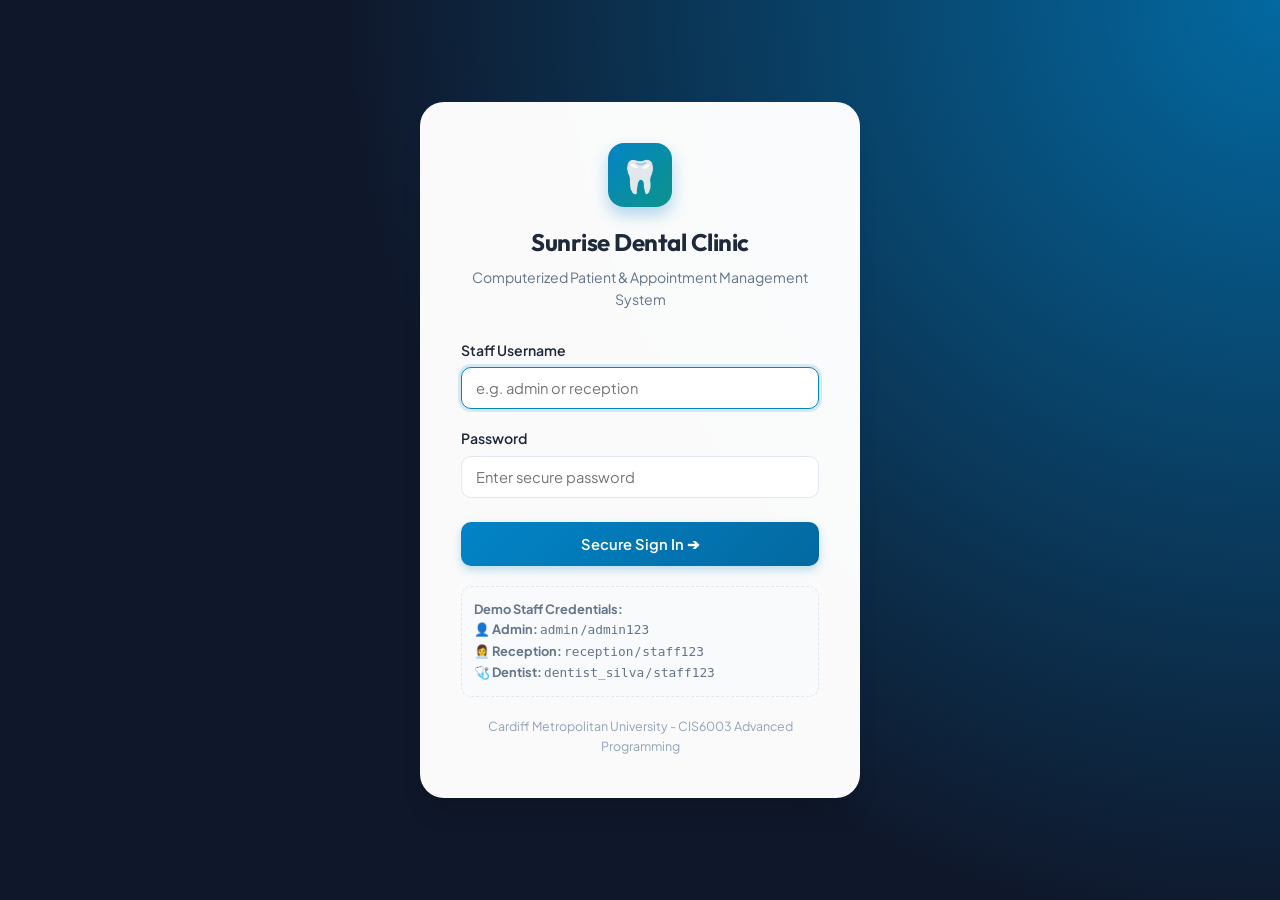
==== src/main/webapp/index.html @ d2356e17 "feat(ui): develop responsive presentation tier, printable invoice receipt, and staff help manual" ====
<!DOCTYPE html>
<html lang="en">
<head>
    <meta charset="UTF-8">
    <meta name="viewport" content="width=device-width, initial-scale=1.0">
    <title>Sunrise Dental Clinic - Staff Login</title>
    <link rel="stylesheet" href="css/style.css">
</head>
<body class="login-body">

    <div class="login-card">
        <div class="login-header">
            <div class="login-logo">🦷</div>
            <h2>Sunrise Dental Clinic</h2>
            <p style="color: var(--text-muted); font-size: 0.88rem; margin-top: 4px;">Computerized Patient &amp; Appointment Management System</p>
        </div>

        <form id="loginForm" onsubmit="doLogin(event)">
            <div class="form-group" style="margin-bottom: 18px;">
                <label for="username">Staff Username</label>
                <input type="text" id="username" placeholder="e.g. admin or reception" required autofocus>
            </div>

            <div class="form-group" style="margin-bottom: 24px;">
                <label for="password">Password</label>
                <input type="password" id="password" placeholder="Enter secure password" required>
            </div>

            <button type="submit" id="btnLogin" class="btn btn-primary" style="width: 100%; padding: 13px;">
                Secure Sign In ➔
            </button>
        </form>

        <div class="quick-credentials">
            <p><strong>Demo Staff Credentials:</strong></p>
            <p>👤 <strong>Admin:</strong> <code>admin</code> / <code>admin123</code></p>
            <p>👩‍💼 <strong>Reception:</strong> <code>reception</code> / <code>staff123</code></p>
            <p>🩺 <strong>Dentist:</strong> <code>dentist_silva</code> / <code>staff123</code></p>
        </div>

        <div style="text-align: center; margin-top: 20px; font-size: 0.78rem; color: var(--text-light);">
            Cardiff Metropolitan University - CIS6003 Advanced Programming
        </div>
    </div>

    <script src="js/api.js"></script>
    <script>
        async function doLogin(e) {
            e.preventDefault();
            const btn = document.getElementById('btnLogin');
            const userVal = document.getElementById('username').value.trim();
            const passVal = document.getElementById('password').value.trim();

            btn.disabled = true;
            btn.textContent = 'Authenticating...';

            const res = await API.login(userVal, passVal);
            if (res.success) {
                sessionStorage.setItem('currentUser', JSON.stringify(res.data));
                showToast(`Welcome back, ${res.data.fullName}!`, 'success');
                setTimeout(() => {
                    window.location.href = 'dashboard.html';
                }, 800);
            } else {
                btn.disabled = false;
                btn.textContent = 'Secure Sign In ➔';
                showToast(res.error || 'Authentication failed. Please check credentials.', 'error');
            }
        }
    </script>
</body>
</html>
---- src/main/webapp/css/style.css ----
/* ==========================================================
   Sunrise Dental Clinic Management System - Modern UI Design System
   ========================================================== */

@import url('https://fonts.googleapis.com/css2?family=Plus+Jakarta+Sans:wght@300;400;500;600;700;800&family=Outfit:wght@400;500;600;700;800&display=swap');

:root {
    --primary: #0284c7;
    --primary-dark: #0369a1;
    --primary-light: #e0f2fe;
    --secondary: #0d9488;
    --secondary-dark: #0f766e;
    --accent: #6366f1;
    --success: #10b981;
    --warning: #f59e0b;
    --danger: #ef4444;
    --dark-bg: #0f172a;
    --sidebar-bg: #1e293b;
    --surface-bg: #f8fafc;
    --card-bg: #ffffff;
    --border-color: #e2e8f0;
    --text-main: #1e293b;
    --text-muted: #64748b;
    --text-light: #94a3b8;
    --font-heading: 'Outfit', -apple-system, BlinkMacSystemFont, sans-serif;
    --font-body: 'Plus Jakarta Sans', -apple-system, BlinkMacSystemFont, sans-serif;
    --shadow-sm: 0 1px 2px 0 rgba(0, 0, 0, 0.05);
    --shadow-md: 0 4px 6px -1px rgba(0, 0, 0, 0.1), 0 2px 4px -1px rgba(0, 0, 0, 0.06);
    --shadow-lg: 0 10px 15px -3px rgba(0, 0, 0, 0.1), 0 4px 6px -2px rgba(0, 0, 0, 0.05);
    --shadow-xl: 0 20px 25px -5px rgba(0, 0, 0, 0.1), 0 10px 10px -5px rgba(0, 0, 0, 0.04);
    --radius-sm: 6px;
    --radius-md: 10px;
    --radius-lg: 16px;
    --radius-xl: 24px;
    --transition: all 0.25s cubic-bezier(0.4, 0, 0.2, 1);
}

* {
    margin: 0;
    padding: 0;
    box-sizing: border-box;
}

body {
    font-family: var(--font-body);
    background-color: var(--surface-bg);
    color: var(--text-main);
    line-height: 1.6;
    -webkit-font-smoothing: antialiased;
    min-height: 100vh;
}

h1, h2, h3, h4, h5, h6 {
    font-family: var(--font-heading);
    color: var(--text-main);
    font-weight: 700;
    letter-spacing: -0.02em;
}

/* ==========================================================
   APP LAYOUT & SIDEBAR
   ========================================================== */
.app-container {
    display: flex;
    min-height: 100vh;
}

.sidebar {
    width: 280px;
    background: var(--sidebar-bg);
    color: #ffffff;
    display: flex;
    flex-direction: column;
    flex-shrink: 0;
    position: sticky;
    top: 0;
    height: 100vh;
    box-shadow: var(--shadow-lg);
    z-index: 100;
}

.sidebar-brand {
    padding: 28px 24px 20px 24px;
    display: flex;
    align-items: center;
    gap: 14px;
    border-bottom: 1px solid rgba(255, 255, 255, 0.1);
}

.brand-icon {
    width: 44px;
    height: 44px;
    background: linear-gradient(135deg, var(--primary), var(--secondary));
    border-radius: var(--radius-md);
    display: flex;
    align-items: center;
    justify-content: center;
    font-size: 22px;
    box-shadow: 0 4px 12px rgba(2, 132, 199, 0.4);
}

.brand-text h2 {
    color: #ffffff;
    font-size: 1.15rem;
    font-weight: 700;
    line-height: 1.2;
}

.brand-text span {
    font-size: 0.75rem;
    color: var(--text-light);
    text-transform: uppercase;
    letter-spacing: 0.08em;
}

.sidebar-menu {
    list-style: none;
    padding: 20px 14px;
    flex: 1;
    overflow-y: auto;
    display: flex;
    flex-direction: column;
    gap: 6px;
}

.menu-category {
    font-size: 0.7rem;
    text-transform: uppercase;
    letter-spacing: 0.1em;
    color: var(--text-light);
    padding: 12px 14px 4px 14px;
    font-weight: 700;
}

.sidebar-menu a {
    display: flex;
    align-items: center;
    gap: 14px;
    padding: 12px 16px;
    color: #cbd5e1;
    text-decoration: none;
    border-radius: var(--radius-md);
    font-weight: 500;
    font-size: 0.92rem;
    transition: var(--transition);
}

.sidebar-menu a:hover {
    background: rgba(255, 255, 255, 0.08);
    color: #ffffff;
    transform: translateX(4px);
}

.sidebar-menu a.active {
    background: linear-gradient(135deg, var(--primary), var(--primary-dark));
    color: #ffffff;
    font-weight: 600;
    box-shadow: 0 4px 12px rgba(2, 132, 199, 0.3);
}

.sidebar-menu a .menu-icon {
    font-size: 1.2rem;
    width: 24px;
    text-align: center;
}

.sidebar-footer {
    padding: 18px 20px;
    border-top: 1px solid rgba(255, 255, 255, 0.1);
    background: rgba(0, 0, 0, 0.15);
    display: flex;
    align-items: center;
    justify-content: space-between;
}

.user-profile {
    display: flex;
    align-items: center;
    gap: 12px;
}

.user-avatar {
    width: 38px;
    height: 38px;
    border-radius: 50%;
    background: linear-gradient(135deg, var(--secondary), #065f46);
    display: flex;
    align-items: center;
    justify-content: center;
    font-weight: 700;
    color: #fff;
    font-size: 0.9rem;
}

.user-details h4 {
    font-size: 0.85rem;
    color: #ffffff;
    font-weight: 600;
}

.user-details span {
    font-size: 0.75rem;
    color: var(--text-light);
}

.btn-logout {
    background: rgba(239, 68, 68, 0.15);
    color: #f87171;
    border: none;
    padding: 8px 12px;
    border-radius: var(--radius-sm);
    cursor: pointer;
    font-size: 0.82rem;
    font-weight: 600;
    transition: var(--transition);
}

.btn-logout:hover {
    background: var(--danger);
    color: #ffffff;
}

/* ==========================================================
   MAIN CONTENT AREA
   ========================================================== */
.main-content {
    flex: 1;
    display: flex;
    flex-direction: column;
    overflow-x: hidden;
}

.top-navbar {
    background: var(--card-bg);
    padding: 16px 32px;
    display: flex;
    align-items: center;
    justify-content: space-between;
    border-bottom: 1px solid var(--border-color);
    position: sticky;
    top: 0;
    z-index: 90;
}

.page-title h1 {
    font-size: 1.45rem;
    color: var(--text-main);
}

.page-title p {
    font-size: 0.85rem;
    color: var(--text-muted);
}

.top-actions {
    display: flex;
    align-items: center;
    gap: 14px;
}

.badge-clinic-status {
    background: #dcfce7;
    color: #15803d;
    padding: 6px 14px;
    border-radius: 9999px;
    font-size: 0.8rem;
    font-weight: 700;
    display: inline-flex;
    align-items: center;
    gap: 6px;
}

.badge-clinic-status::before {
    content: '';
    width: 8px;
    height: 8px;
    background: #22c55e;
    border-radius: 50%;
    animation: pulse 2s infinite;
}

@keyframes pulse {
    0% { transform: scale(0.95); box-shadow: 0 0 0 0 rgba(34, 197, 94, 0.7); }
    70% { transform: scale(1); box-shadow: 0 0 0 6px rgba(34, 197, 94, 0); }
    100% { transform: scale(0.95); box-shadow: 0 0 0 0 rgba(34, 197, 94, 0); }
}

.content-body {
    padding: 32px;
    flex: 1;
}

/* ==========================================================
   METRIC STAT CARDS
   ========================================================== */
.stats-grid {
    display: grid;
    grid-template-columns: repeat(auto-fit, minmax(240px, 1fr));
    gap: 20px;
    margin-bottom: 32px;
}

.stat-card {
    background: var(--card-bg);
    padding: 24px;
    border-radius: var(--radius-lg);
    border: 1px solid var(--border-color);
    box-shadow: var(--shadow-sm);
    display: flex;
    align-items: center;
    gap: 20px;
    transition: var(--transition);
}

.stat-card:hover {
    transform: translateY(-4px);
    box-shadow: var(--shadow-md);
    border-color: var(--primary-light);
}

.stat-icon {
    width: 56px;
    height: 56px;
    border-radius: var(--radius-md);
    display: flex;
    align-items: center;
    justify-content: center;
    font-size: 26px;
}

.stat-icon.blue { background: #e0f2fe; color: #0284c7; }
.stat-icon.green { background: #dcfce7; color: #16a34a; }
.stat-icon.amber { background: #fef3c7; color: #d97706; }
.stat-icon.purple { background: #ede9fe; color: #7c3aed; }

.stat-info h3 {
    font-size: 1.75rem;
    font-weight: 800;
    color: var(--text-main);
    line-height: 1.1;
}

.stat-info p {
    font-size: 0.85rem;
    color: var(--text-muted);
    font-weight: 500;
    margin-top: 4px;
}

/* ==========================================================
   CONTENT CARDS & FORMS
   ========================================================== */
.card {
    background: var(--card-bg);
    border-radius: var(--radius-lg);
    border: 1px solid var(--border-color);
    box-shadow: var(--shadow-sm);
    padding: 28px;
    margin-bottom: 28px;
}

.card-header {
    display: flex;
    align-items: center;
    justify-content: space-between;
    margin-bottom: 24px;
    padding-bottom: 16px;
    border-bottom: 1px solid var(--border-color);
}

.card-header h2 {
    font-size: 1.25rem;
}

.form-grid {
    display: grid;
    grid-template-columns: repeat(auto-fit, minmax(280px, 1fr));
    gap: 20px;
}

.form-group {
    display: flex;
    flex-direction: column;
    gap: 6px;
}

.form-group.full-width {
    grid-column: 1 / -1;
}

label {
    font-size: 0.88rem;
    font-weight: 600;
    color: var(--text-main);
}

label .required {
    color: var(--danger);
}

input[type="text"],
input[type="password"],
input[type="email"],
input[type="tel"],
input[type="date"],
input[type="time"],
input[type="number"],
select,
textarea {
    width: 100%;
    padding: 11px 14px;
    border: 1.5px solid var(--border-color);
    border-radius: var(--radius-md);
    font-family: var(--font-body);
    font-size: 0.92rem;
    color: var(--text-main);
    background: #ffffff;
    transition: var(--transition);
}

input:focus,
select:focus,
textarea:focus {
    outline: none;
    border-color: var(--primary);
    box-shadow: 0 0 0 3px rgba(2, 132, 199, 0.15);
}

textarea {
    min-height: 90px;
    resize: vertical;
}

/* ==========================================================
   BUTTONS & ACTIONS
   ========================================================== */
.btn {
    display: inline-flex;
    align-items: center;
    justify-content: center;
    gap: 8px;
    padding: 11px 22px;
    border-radius: var(--radius-md);
    font-family: var(--font-body);
    font-size: 0.92rem;
    font-weight: 600;
    cursor: pointer;
    border: none;
    text-decoration: none;
    transition: var(--transition);
}

.btn-primary {
    background: linear-gradient(135deg, var(--primary), var(--primary-dark));
    color: #ffffff;
    box-shadow: 0 4px 10px rgba(2, 132, 199, 0.25);
}

.btn-primary:hover {
    transform: translateY(-2px);
    box-shadow: 0 6px 14px rgba(2, 132, 199, 0.35);
}

.btn-secondary {
    background: #f1f5f9;
    color: var(--text-main);
    border: 1px solid var(--border-color);
}

.btn-secondary:hover {
    background: #e2e8f0;
}

.btn-success {
    background: linear-gradient(135deg, var(--secondary), var(--secondary-dark));
    color: #ffffff;
}

.btn-danger {
    background: #fef2f2;
    color: var(--danger);
    border: 1px solid #fecaca;
}

.btn-danger:hover {
    background: var(--danger);
    color: #ffffff;
}

.btn-sm {
    padding: 6px 12px;
    font-size: 0.8rem;
    border-radius: var(--radius-sm);
}

/* ==========================================================
   DATA TABLES
   ========================================================== */
.table-responsive {
    overflow-x: auto;
}

table.data-table {
    width: 100%;
    border-collapse: collapse;
    font-size: 0.9rem;
}

table.data-table th {
    background: #f8fafc;
    padding: 14px 16px;
    text-align: left;
    font-weight: 700;
    color: var(--text-muted);
    border-bottom: 2px solid var(--border-color);
    text-transform: uppercase;
    font-size: 0.75rem;
    letter-spacing: 0.05em;
}

table.data-table td {
    padding: 14px 16px;
    border-bottom: 1px solid var(--border-color);
    vertical-align: middle;
}

table.data-table tr:hover td {
    background-color: #f8fafc;
}

.status-chip {
    display: inline-block;
    padding: 4px 10px;
    border-radius: 9999px;
    font-size: 0.75rem;
    font-weight: 700;
    text-transform: uppercase;
}

.status-chip.scheduled { background: #e0f2fe; color: #0369a1; }
.status-chip.completed { background: #dcfce7; color: #15803d; }
.status-chip.cancelled { background: #fee2e2; color: #b91c1c; }
.status-chip.paid { background: #d1fae5; color: #065f46; }
.status-chip.pending { background: #fef3c7; color: #92400e; }

/* ==========================================================
   SEARCH BAR & FILTERS
   ========================================================== */
.search-box {
    display: flex;
    gap: 12px;
    margin-bottom: 24px;
}

.search-input-group {
    flex: 1;
    position: relative;
}

.search-input-group input {
    padding-left: 42px;
}

.search-icon {
    position: absolute;
    left: 14px;
    top: 50%;
    transform: translateY(-50%);
    color: var(--text-light);
    font-size: 1.1rem;
}

/* ==========================================================
   LOGIN PAGE STYLING
   ========================================================== */
.login-body {
    background: radial-gradient(circle at top right, #0369a1, #0f172a 60%);
    min-height: 100vh;
    display: flex;
    align-items: center;
    justify-content: center;
    padding: 24px;
}

.login-card {
    background: rgba(255, 255, 255, 0.98);
    backdrop-filter: blur(12px);
    width: 100%;
    max-width: 440px;
    border-radius: var(--radius-xl);
    padding: 40px;
    box-shadow: var(--shadow-xl);
    border: 1px solid rgba(255, 255, 255, 0.3);
}

.login-header {
    text-align: center;
    margin-bottom: 28px;
}

.login-logo {
    width: 64px;
    height: 64px;
    background: linear-gradient(135deg, var(--primary), var(--secondary));
    border-radius: var(--radius-lg);
    display: flex;
    align-items: center;
    justify-content: center;
    font-size: 32px;
    margin: 0 auto 16px auto;
    box-shadow: 0 8px 16px rgba(2, 132, 199, 0.3);
}

.quick-credentials {
    background: #f8fafc;
    border: 1px dashed var(--border-color);
    border-radius: var(--radius-md);
    padding: 12px;
    margin-top: 20px;
    font-size: 0.8rem;
    color: var(--text-muted);
}

/* ==========================================================
   PRINTABLE RECEIPT STYLES
   ========================================================== */
.receipt-container {
    background: #ffffff;
    padding: 32px;
    border: 1px solid var(--border-color);
    border-radius: var(--radius-lg);
    max-width: 650px;
    margin: 0 auto;
    box-shadow: var(--shadow-md);
}

.receipt-header {
    text-align: center;
    border-bottom: 2px dashed var(--border-color);
    padding-bottom: 20px;
    margin-bottom: 20px;
}

.receipt-header h2 {
    font-size: 1.5rem;
    color: var(--primary-dark);
}

.receipt-row {
    display: flex;
    justify-content: space-between;
    padding: 8px 0;
    font-size: 0.92rem;
}

.receipt-row.total {
    border-top: 2px solid var(--text-main);
    border-bottom: 2px solid var(--text-main);
    font-weight: 800;
    font-size: 1.15rem;
    padding: 12px 0;
    margin: 12px 0;
}

@media print {
    body * {
        visibility: hidden;
    }
    .receipt-container, .receipt-container * {
        visibility: visible;
    }
    .receipt-container {
        position: absolute;
        left: 0;
        top: 0;
        width: 100%;
        box-shadow: none;
        border: none;
    }
    .no-print {
        display: none !important;
    }
}

/* ==========================================================
   TOAST NOTIFICATIONS & MODALS
   ========================================================== */
#toast-container {
    position: fixed;
    bottom: 24px;
    right: 24px;
    z-index: 9999;
    display: flex;
    flex-direction: column;
    gap: 10px;
}

.toast {
    background: #1e293b;
    color: #ffffff;
    padding: 14px 20px;
    border-radius: var(--radius-md);
    box-shadow: var(--shadow-lg);
    font-size: 0.9rem;
    display: flex;
    align-items: center;
    gap: 10px;
    animation: slideIn 0.3s ease forwards;
}

.toast.success { border-left: 4px solid var(--success); }
.toast.error { border-left: 4px solid var(--danger); }
.toast.info { border-left: 4px solid var(--primary); }

@keyframes slideIn {
    from { transform: translateX(100%); opacity: 0; }
    to { transform: translateX(0); opacity: 1; }
}

.modal-backdrop {
    position: fixed;
    top: 0;
    left: 0;
    width: 100%;
    height: 100%;
    background: rgba(15, 23, 42, 0.6);
    backdrop-filter: blur(4px);
    display: flex;
    align-items: center;
    justify-content: center;
    z-index: 1000;
    opacity: 0;
    pointer-events: none;
    transition: var(--transition);
}

.modal-backdrop.show {
    opacity: 1;
    pointer-events: auto;
}

.modal-card {
    background: #ffffff;
    width: 90%;
    max-width: 600px;
    max-height: 90vh;
    overflow-y: auto;
    border-radius: var(--radius-lg);
    padding: 28px;
    box-shadow: var(--shadow-xl);
}
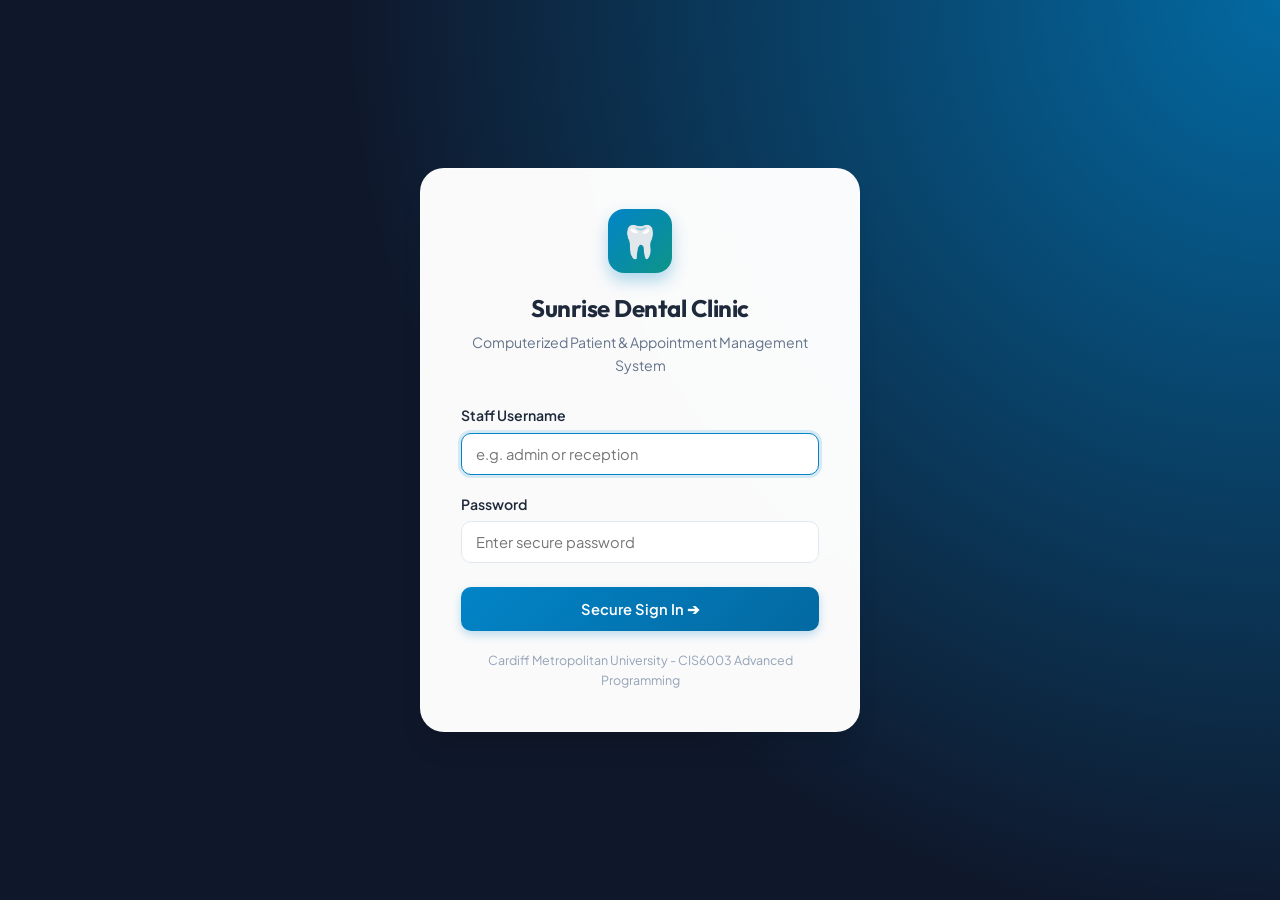
==== commit fa3db9f8: "Implement staff login page and move login logic to webapp directory" ====
--- a/src/main/webapp/index.html
+++ b/src/main/webapp/index.html
@@ -1,18 +1,21 @@
 <!DOCTYPE html>
 <html lang="en">
+
 <head>
     <meta charset="UTF-8">
     <meta name="viewport" content="width=device-width, initial-scale=1.0">
     <title>Sunrise Dental Clinic - Staff Login</title>
     <link rel="stylesheet" href="css/style.css">
 </head>
+
 <body class="login-body">
 
     <div class="login-card">
         <div class="login-header">
             <div class="login-logo">🦷</div>
             <h2>Sunrise Dental Clinic</h2>
-            <p style="color: var(--text-muted); font-size: 0.88rem; margin-top: 4px;">Computerized Patient &amp; Appointment Management System</p>
+            <p style="color: var(--text-muted); font-size: 0.88rem; margin-top: 4px;">Computerized Patient &amp;
+                Appointment Management System</p>
         </div>
 
         <form id="loginForm" onsubmit="doLogin(event)">
@@ -30,13 +33,6 @@
                 Secure Sign In ➔
             </button>
         </form>
-
-        <div class="quick-credentials">
-            <p><strong>Demo Staff Credentials:</strong></p>
-            <p>👤 <strong>Admin:</strong> <code>admin</code> / <code>admin123</code></p>
-            <p>👩‍💼 <strong>Reception:</strong> <code>reception</code> / <code>staff123</code></p>
-            <p>🩺 <strong>Dentist:</strong> <code>dentist_silva</code> / <code>staff123</code></p>
-        </div>
 
         <div style="text-align: center; margin-top: 20px; font-size: 0.78rem; color: var(--text-light);">
             Cardiff Metropolitan University - CIS6003 Advanced Programming
@@ -69,4 +65,5 @@
         }
     </script>
 </body>
-</html>
+
+</html>
